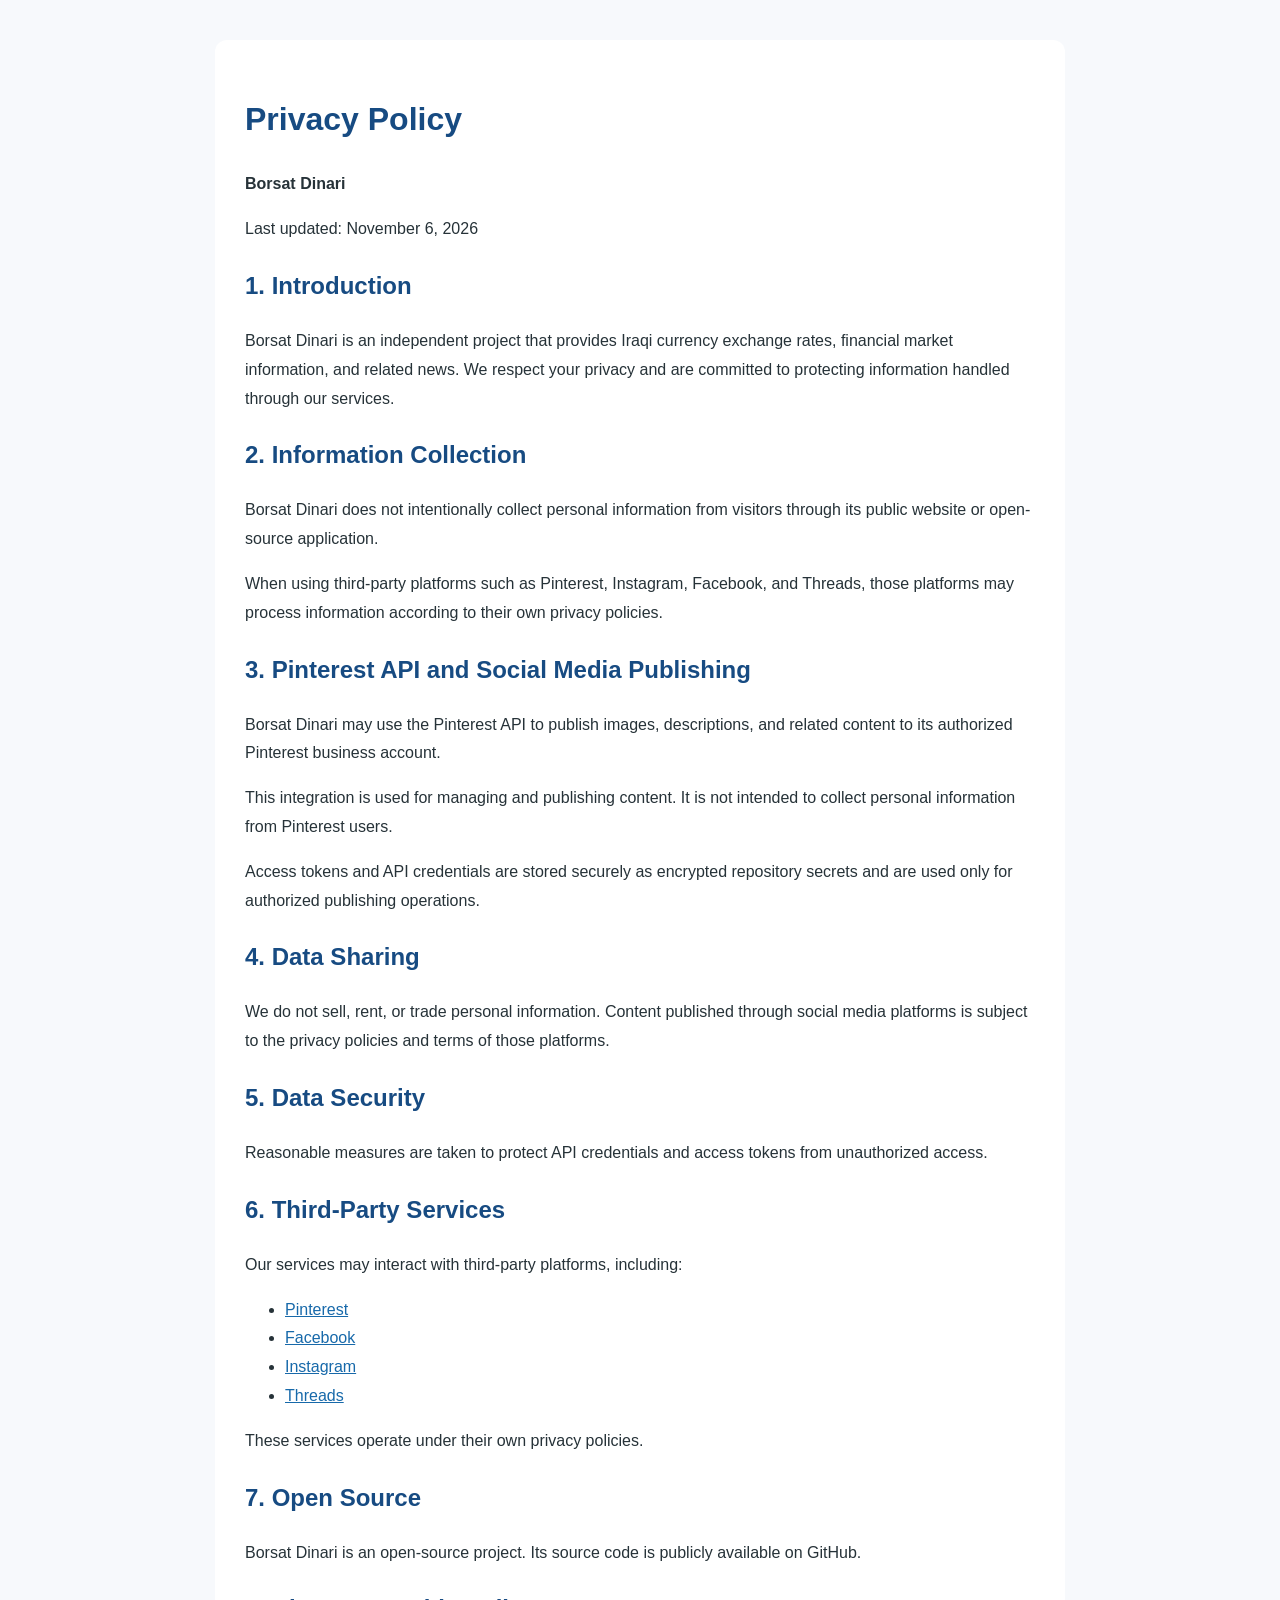
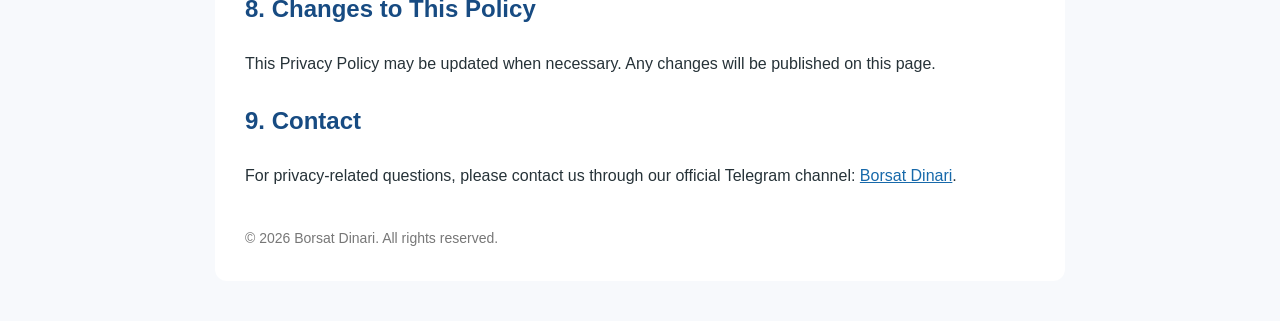
==== privacy-policy.html @ 38a448b3 "Add files via upload" ====
<!DOCTYPE html>
<html lang="en">
<head>
  <meta charset="UTF-8">
  <meta name="viewport" content="width=device-width, initial-scale=1.0">
  <meta name="description" content="Privacy Policy for Borsat Dinari">
  <title>Privacy Policy - Borsat Dinari</title>
  <style>
    body {
      font-family: Arial, sans-serif;
      max-width: 850px;
      margin: 40px auto;
      padding: 0 20px;
      line-height: 1.8;
      color: #263238;
      background: #f7f9fc;
    }
    main {
      background: white;
      padding: 30px;
      border-radius: 12px;
    }
    h1, h2 { color: #174b82; }
    a { color: #1769aa; }
    footer {
      margin-top: 35px;
      color: #777;
      font-size: 14px;
    }
  </style>
</head>
<body>
<main>
  <h1>Privacy Policy</h1>
  <p><strong>Borsat Dinari</strong></p>
  <p>Last updated: November 6, 2026</p>

  <h2>1. Introduction</h2>
  <p>
    Borsat Dinari is an independent project that provides Iraqi
    currency exchange rates, financial market information, and
    related news. We respect your privacy and are committed to
    protecting information handled through our services.
  </p>

  <h2>2. Information Collection</h2>
  <p>
    Borsat Dinari does not intentionally collect personal
    information from visitors through its public website or
    open-source application.
  </p>
  <p>
    When using third-party platforms such as Pinterest, Instagram,
    Facebook, and Threads, those platforms may process information
    according to their own privacy policies.
  </p>

  <h2>3. Pinterest API and Social Media Publishing</h2>
  <p>
    Borsat Dinari may use the Pinterest API to publish images,
    descriptions, and related content to its authorized Pinterest
    business account.
  </p>
  <p>
    This integration is used for managing and publishing content.
    It is not intended to collect personal information from
    Pinterest users.
  </p>
  <p>
    Access tokens and API credentials are stored securely as
    encrypted repository secrets and are used only for authorized
    publishing operations.
  </p>

  <h2>4. Data Sharing</h2>
  <p>
    We do not sell, rent, or trade personal information.
    Content published through social media platforms is subject
    to the privacy policies and terms of those platforms.
  </p>

  <h2>5. Data Security</h2>
  <p>
    Reasonable measures are taken to protect API credentials
    and access tokens from unauthorized access.
  </p>

  <h2>6. Third-Party Services</h2>
  <p>
    Our services may interact with third-party platforms,
    including:
  </p>
  <ul>
    <li><a href="https://policy.pinterest.com/en/privacy-policy">Pinterest</a></li>
    <li><a href="https://www.facebook.com/privacy/policy/">Facebook</a></li>
    <li><a href="https://privacycenter.instagram.com/policy/">Instagram</a></li>
    <li><a href="https://privacycenter.instagram.com/">Threads</a></li>
  </ul>
  <p>
    These services operate under their own privacy policies.
  </p>

  <h2>7. Open Source</h2>
  <p>
    Borsat Dinari is an open-source project. Its source code
    is publicly available on GitHub.
  </p>

  <h2>8. Changes to This Policy</h2>
  <p>
    This Privacy Policy may be updated when necessary.
    Any changes will be published on this page.
  </p>

  <h2>9. Contact</h2>
  <p>
    For privacy-related questions, please contact us through
    our official Telegram channel:
    <a href="https://t.me/BorsatDinari">Borsat Dinari</a>.
  </p>

  <footer>
    &copy; 2026 Borsat Dinari. All rights reserved.
  </footer>
</main>
</body>
</html>
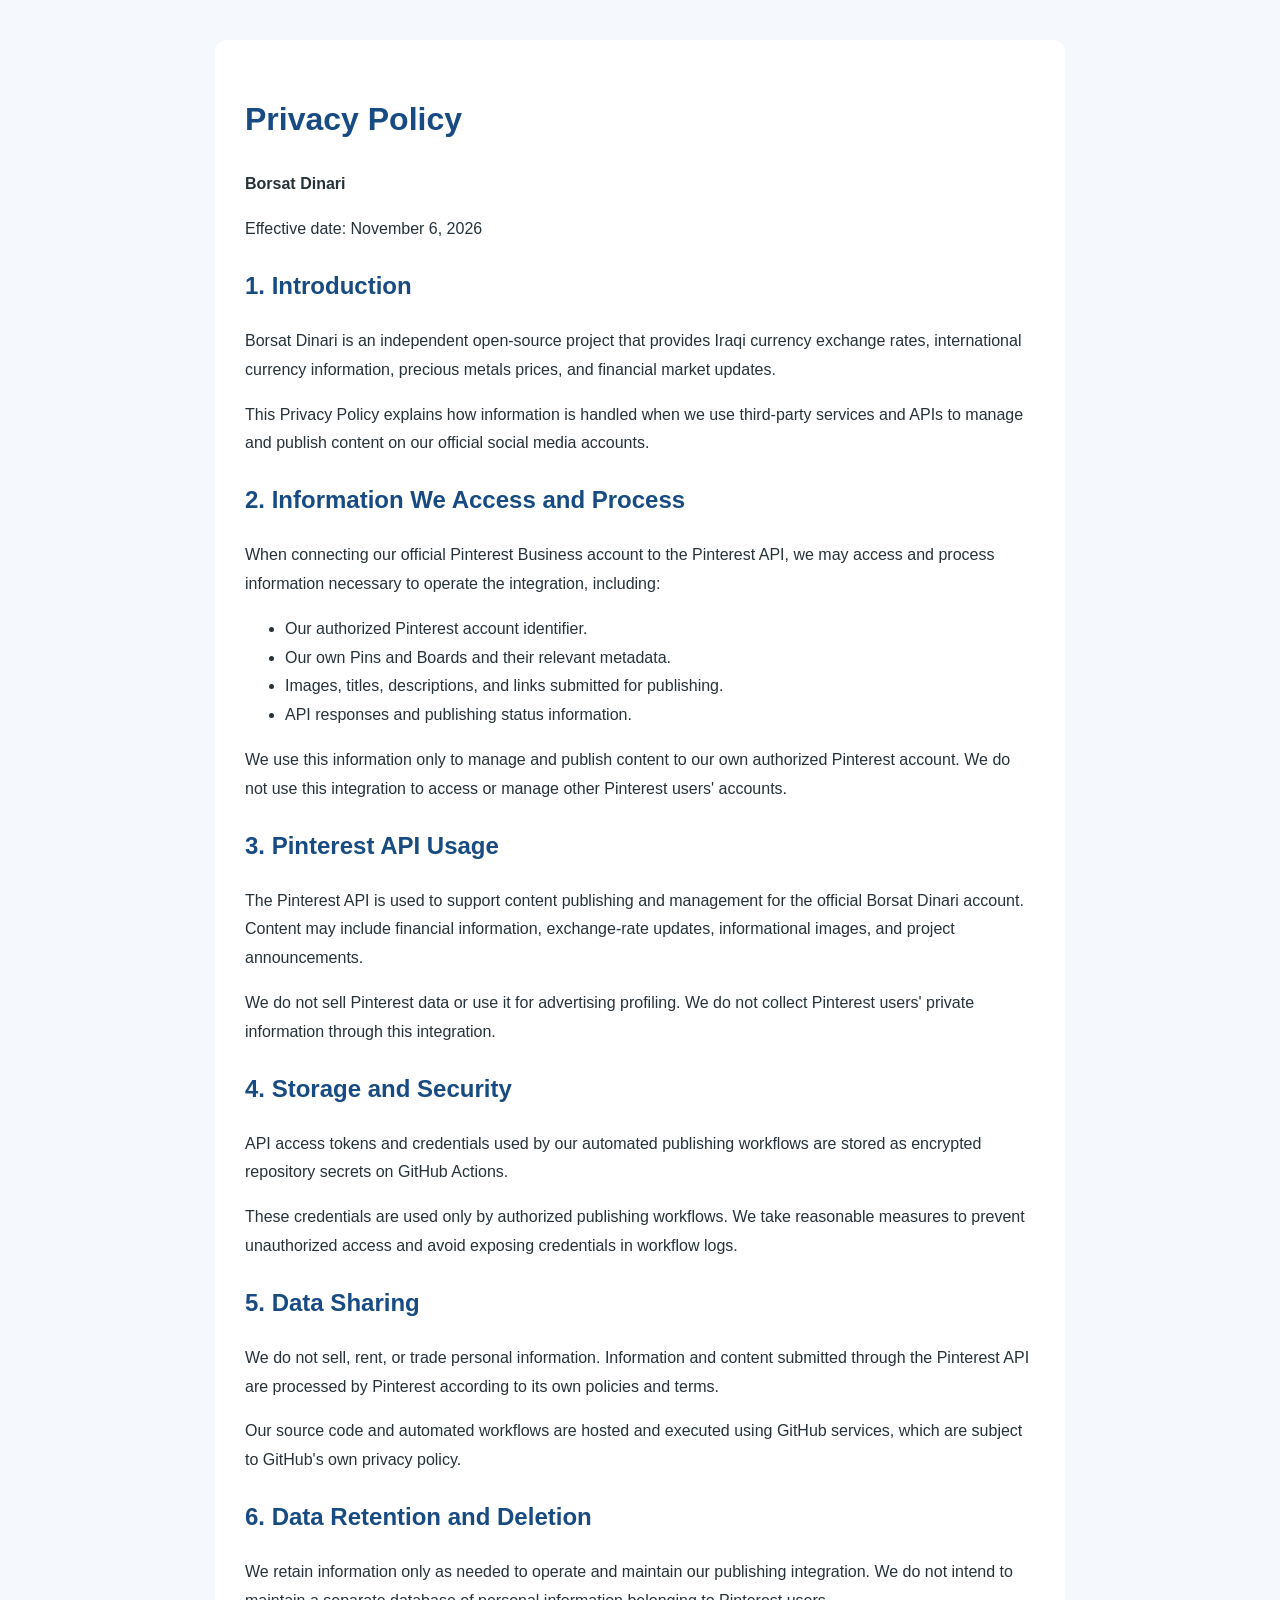
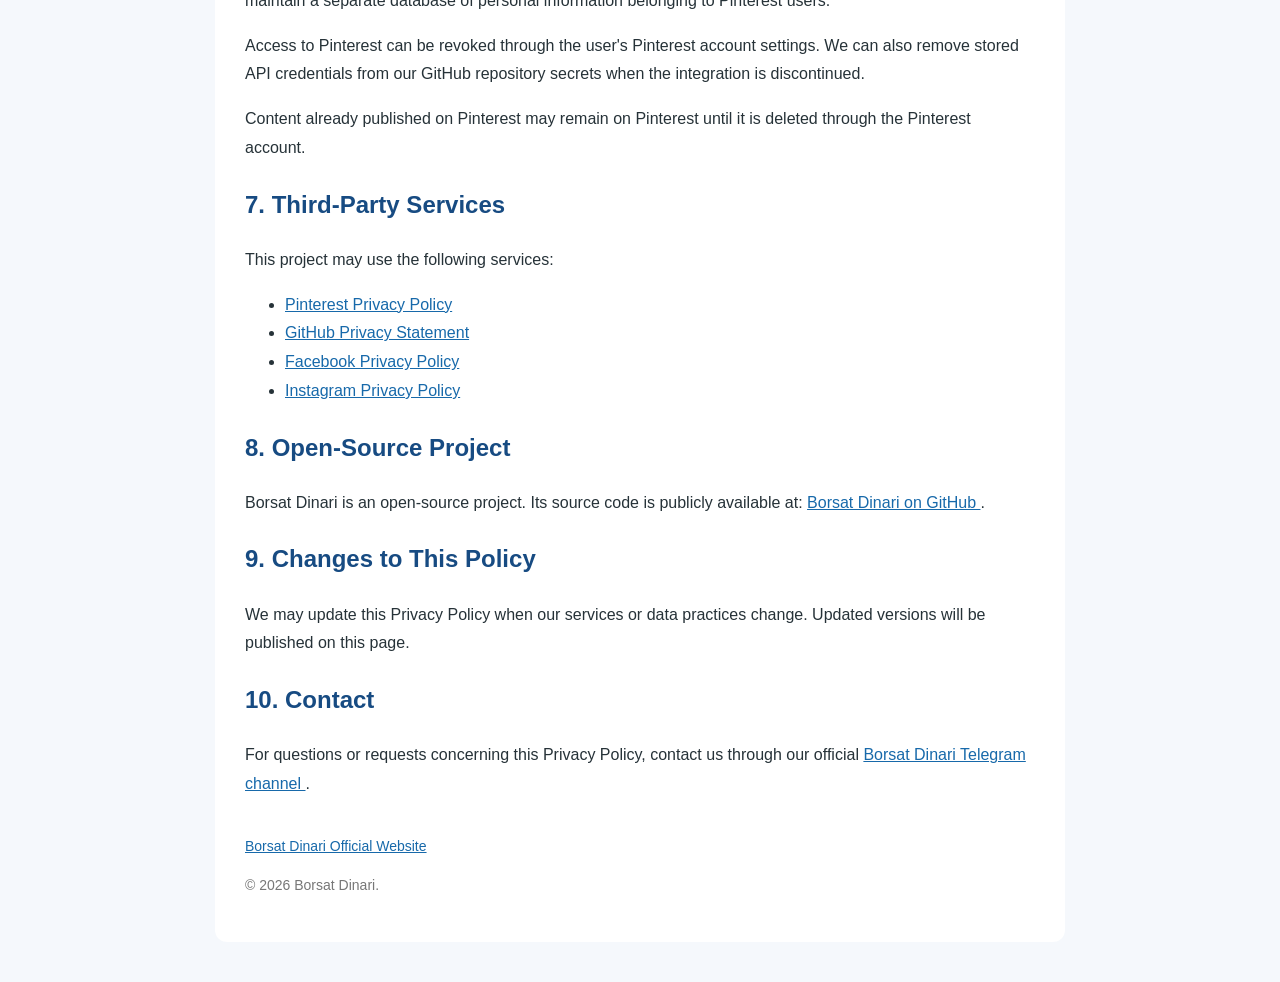
==== commit 8621e29b: "Add files via upload" ====
--- a/privacy-policy.html
+++ b/privacy-policy.html
@@ -4,8 +4,8 @@
 <head>
   <meta charset="UTF-8">
   <meta name="viewport" content="width=device-width, initial-scale=1.0">
-  <meta name="description" content="Privacy Policy for Borsat Dinari">
   <title>Privacy Policy - Borsat Dinari</title>
+  <meta name="description" content="Privacy Policy explaining how Borsat Dinari handles information when using Pinterest API and social media publishing services.">
   <style>
     body {
       font-family: Arial, sans-serif;
@@ -14,7 +14,7 @@
       padding: 0 20px;
       line-height: 1.8;
       color: #263238;
-      background: #f7f9fc;
+      background: #f5f8fc;
     }
     main {
       background: white;
@@ -23,105 +23,160 @@
     }
     h1, h2 { color: #174b82; }
     a { color: #1769aa; }
-    footer {
-      margin-top: 35px;
-      color: #777;
-      font-size: 14px;
-    }
+    footer { margin-top: 35px; color: #777; font-size: 14px; }
   </style>
 </head>
 <body>
 <main>
   <h1>Privacy Policy</h1>
   <p><strong>Borsat Dinari</strong></p>
-  <p>Last updated: November 6, 2026</p>
+  <p>Effective date: November 6, 2026</p>
 
   <h2>1. Introduction</h2>
   <p>
-    Borsat Dinari is an independent project that provides Iraqi
-    currency exchange rates, financial market information, and
-    related news. We respect your privacy and are committed to
-    protecting information handled through our services.
+    Borsat Dinari is an independent open-source project that
+    provides Iraqi currency exchange rates, international
+    currency information, precious metals prices, and financial
+    market updates.
+  </p>
+  <p>
+    This Privacy Policy explains how information is handled
+    when we use third-party services and APIs to manage and
+    publish content on our official social media accounts.
   </p>
 
-  <h2>2. Information Collection</h2>
+  <h2>2. Information We Access and Process</h2>
   <p>
-    Borsat Dinari does not intentionally collect personal
-    information from visitors through its public website or
-    open-source application.
+    When connecting our official Pinterest Business account
+    to the Pinterest API, we may access and process information
+    necessary to operate the integration, including:
+  </p>
+  <ul>
+    <li>Our authorized Pinterest account identifier.</li>
+    <li>Our own Pins and Boards and their relevant metadata.</li>
+    <li>Images, titles, descriptions, and links submitted for publishing.</li>
+    <li>API responses and publishing status information.</li>
+  </ul>
+  <p>
+    We use this information only to manage and publish content
+    to our own authorized Pinterest account.
+    We do not use this integration to access or manage other
+    Pinterest users' accounts.
+  </p>
+
+  <h2>3. Pinterest API Usage</h2>
+  <p>
+    The Pinterest API is used to support content publishing
+    and management for the official Borsat Dinari account.
+    Content may include financial information, exchange-rate
+    updates, informational images, and project announcements.
   </p>
   <p>
-    When using third-party platforms such as Pinterest, Instagram,
-    Facebook, and Threads, those platforms may process information
-    according to their own privacy policies.
+    We do not sell Pinterest data or use it for advertising
+    profiling. We do not collect Pinterest users' private
+    information through this integration.
   </p>
 
-  <h2>3. Pinterest API and Social Media Publishing</h2>
+  <h2>4. Storage and Security</h2>
   <p>
-    Borsat Dinari may use the Pinterest API to publish images,
-    descriptions, and related content to its authorized Pinterest
-    business account.
+    API access tokens and credentials used by our automated
+    publishing workflows are stored as encrypted repository
+    secrets on GitHub Actions.
   </p>
   <p>
-    This integration is used for managing and publishing content.
-    It is not intended to collect personal information from
-    Pinterest users.
+    These credentials are used only by authorized publishing
+    workflows. We take reasonable measures to prevent
+    unauthorized access and avoid exposing credentials in
+    workflow logs.
+  </p>
+
+  <h2>5. Data Sharing</h2>
+  <p>
+    We do not sell, rent, or trade personal information.
+    Information and content submitted through the Pinterest
+    API are processed by Pinterest according to its own
+    policies and terms.
   </p>
   <p>
-    Access tokens and API credentials are stored securely as
-    encrypted repository secrets and are used only for authorized
-    publishing operations.
+    Our source code and automated workflows are hosted and
+    executed using GitHub services, which are subject to
+    GitHub's own privacy policy.
   </p>
 
-  <h2>4. Data Sharing</h2>
+  <h2>6. Data Retention and Deletion</h2>
   <p>
-    We do not sell, rent, or trade personal information.
-    Content published through social media platforms is subject
-    to the privacy policies and terms of those platforms.
+    We retain information only as needed to operate and
+    maintain our publishing integration.
+    We do not intend to maintain a separate database of
+    personal information belonging to Pinterest users.
+  </p>
+  <p>
+    Access to Pinterest can be revoked through the user's
+    Pinterest account settings. We can also remove stored
+    API credentials from our GitHub repository secrets
+    when the integration is discontinued.
+  </p>
+  <p>
+    Content already published on Pinterest may remain on
+    Pinterest until it is deleted through the Pinterest
+    account.
   </p>
 
-  <h2>5. Data Security</h2>
+  <h2>7. Third-Party Services</h2>
+  <p>This project may use the following services:</p>
+  <ul>
+    <li>
+      <a href="https://policy.pinterest.com/en/privacy-policy">
+        Pinterest Privacy Policy
+      </a>
+    </li>
+    <li>
+      <a href="https://docs.github.com/en/site-policy/privacy-policies/github-privacy-statement">
+        GitHub Privacy Statement
+      </a>
+    </li>
+    <li>
+      <a href="https://www.facebook.com/privacy/policy/">
+        Facebook Privacy Policy
+      </a>
+    </li>
+    <li>
+      <a href="https://privacycenter.instagram.com/policy/">
+        Instagram Privacy Policy
+      </a>
+    </li>
+  </ul>
+
+  <h2>8. Open-Source Project</h2>
   <p>
-    Reasonable measures are taken to protect API credentials
-    and access tokens from unauthorized access.
+    Borsat Dinari is an open-source project. Its source code
+    is publicly available at:
+    <a href="https://github.com/techmohammed/Borsat-Dinari">
+      Borsat Dinari on GitHub
+    </a>.
   </p>
 
-  <h2>6. Third-Party Services</h2>
+  <h2>9. Changes to This Policy</h2>
   <p>
-    Our services may interact with third-party platforms,
-    including:
-  </p>
-  <ul>
-    <li><a href="https://policy.pinterest.com/en/privacy-policy">Pinterest</a></li>
-    <li><a href="https://www.facebook.com/privacy/policy/">Facebook</a></li>
-    <li><a href="https://privacycenter.instagram.com/policy/">Instagram</a></li>
-    <li><a href="https://privacycenter.instagram.com/">Threads</a></li>
-  </ul>
-  <p>
-    These services operate under their own privacy policies.
+    We may update this Privacy Policy when our services
+    or data practices change. Updated versions will be
+    published on this page.
   </p>
 
-  <h2>7. Open Source</h2>
+  <h2>10. Contact</h2>
   <p>
-    Borsat Dinari is an open-source project. Its source code
-    is publicly available on GitHub.
-  </p>
-
-  <h2>8. Changes to This Policy</h2>
-  <p>
-    This Privacy Policy may be updated when necessary.
-    Any changes will be published on this page.
-  </p>
-
-  <h2>9. Contact</h2>
-  <p>
-    For privacy-related questions, please contact us through
-    our official Telegram channel:
-    <a href="https://t.me/BorsatDinari">Borsat Dinari</a>.
+    For questions or requests concerning this Privacy Policy,
+    contact us through our official
+    <a href="https://t.me/BorsatDinari">
+      Borsat Dinari Telegram channel
+    </a>.
   </p>
 
   <footer>
-    &copy; 2026 Borsat Dinari. All rights reserved.
+    <a href="https://techmohammed.github.io/Borsat-Dinari/">
+      Borsat Dinari Official Website
+    </a>
+    <p>© 2026 Borsat Dinari.</p>
   </footer>
 </main>
 </body>
